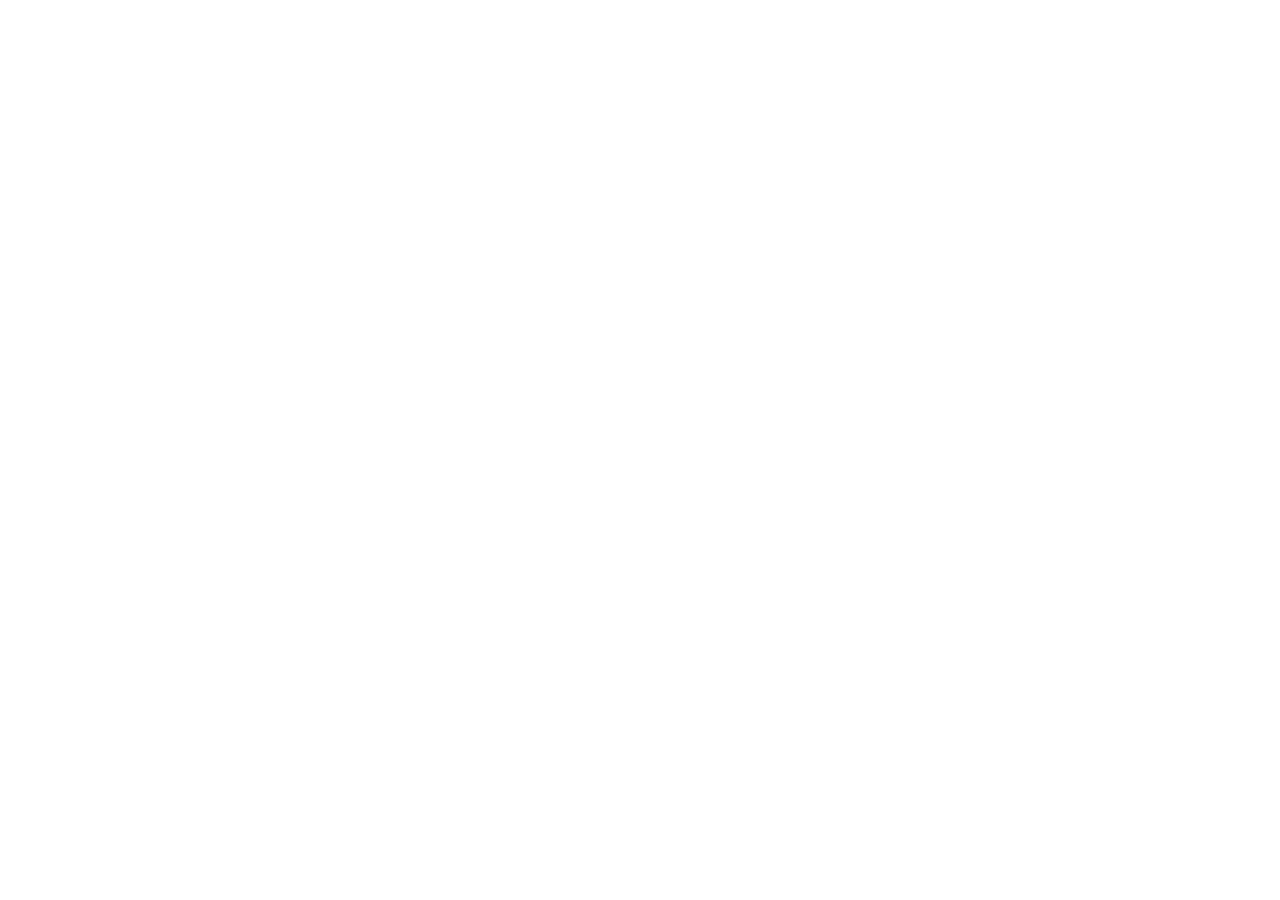
==== index.html @ ee7a2d1e "Add student game entry" ====
<!doctype html>
<html lang="zh-Hant">
<head>
  <meta charset="utf-8" />
  <meta name="viewport" content="width=device-width, initial-scale=1, viewport-fit=cover" />
  <meta name="theme-color" content="#69c8ff" />
  <title>歡迎來到AI University</title>
  <link rel="stylesheet" href="styles.css" />
</head>
<body class="game-body">
  <div class="sky-bg" aria-hidden="true"><i></i><i></i><i></i></div>
  <main id="app" class="game-shell"></main>
  <div id="toast" class="toast" role="status"></div>
  <div id="confetti" class="confetti" aria-hidden="true"></div>
  <script src="config.js"></script>
  <script src="game-data.js"></script>
  <script src="game.js"></script>
</body>
</html>
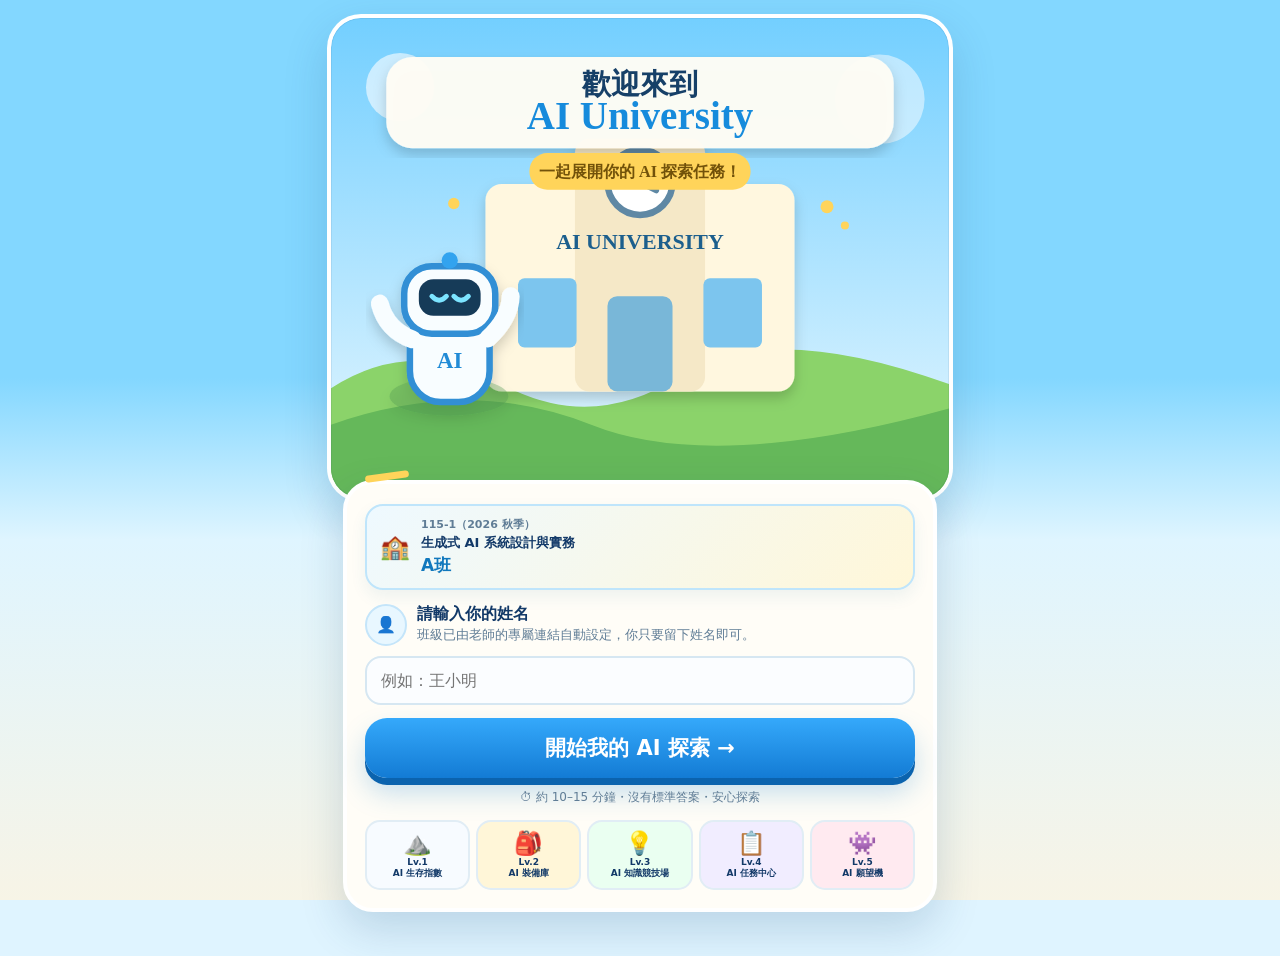
==== commit 0611b116: "Apply v2 visual restoration layer" ====
--- a/index.html
+++ b/index.html
@@ -6,6 +6,7 @@
   <meta name="theme-color" content="#69c8ff" />
   <title>歡迎來到AI University</title>
   <link rel="stylesheet" href="styles.css" />
+  <link rel="stylesheet" href="v2-restore.css" />
 </head>
 <body class="game-body">
   <div class="sky-bg" aria-hidden="true"><i></i><i></i><i></i></div>
@@ -15,5 +16,6 @@
   <script src="config.js"></script>
   <script src="game-data.js"></script>
   <script src="game.js"></script>
+  <script src="v2-visual.js"></script>
 </body>
 </html>
--- a/styles.css
+++ b/styles.css
@@ -0,0 +1 @@
+:root{--ink:#153d61;--muted:#607d96;--blue:#2297ea;--blue2:#1378cf;--yellow:#ffd45a;--mint:#68d6a7;--purple:#9479ea;--pink:#f27798;--line:#d9e9f4;--card:#fff;--shadow:0 18px 45px rgba(26,78,119,.16)}*{box-sizing:border-box}html{scroll-behavior:smooth}body{margin:0;font-family:"Noto Sans TC","PingFang TC","Microsoft JhengHei",system-ui,sans-serif;color:var(--ink);background:#dff4ff;min-height:100vh}.game-body{overflow-x:hidden}.sky-bg{position:fixed;inset:0;z-index:-1;background:linear-gradient(#83d7ff 0 42%,#dff5ff 60%,#f7f4e6 100%)}.game-shell{width:min(100%,660px);margin:auto;padding:10px 12px 48px}.screen{animation:in .25s ease both}@keyframes in{from{opacity:0;transform:translateY(8px)}to{opacity:1;transform:none}}.art-frame,.map-shell{position:relative;overflow:hidden;border-radius:32px;border:4px solid #fff;background:#fff;box-shadow:var(--shadow)}.art-frame img,.map-shell>img{display:block;width:100%;height:auto}.welcome-panel,.question-card,.scale-card,.boss-card,.completion-card,.panel{background:rgba(255,255,255,.98);border:3px solid #fff;border-radius:28px;box-shadow:var(--shadow)}.welcome-panel{position:relative;margin:-22px 16px 0;padding:18px}.academic-pass{display:flex;gap:11px;align-items:center;padding:11px 13px;border:2px solid #bee3f8;border-radius:18px;background:linear-gradient(135deg,#eef9ff,#fff7d9);margin-bottom:14px}.academic-pass>span{font-size:24px}.academic-pass div{display:grid;gap:2px}.academic-pass small{font-size:11px;color:var(--muted);font-weight:800}.academic-pass b{font-size:13px}.academic-pass strong{font-size:17px;color:#1178bd}.welcome-intro{display:flex;gap:10px;align-items:center;margin-bottom:10px}.avatar-dot{width:42px;height:42px;border-radius:50%;display:grid;place-items:center;background:#e8f7ff;border:2px solid #c4e5fa}.helper{font-size:13px;color:var(--muted);line-height:1.55}.name-input,.textarea,.teacher-input,.teacher-select{width:100%;font:inherit;color:var(--ink);background:#fbfdff;border:2px solid #d6e7f2;border-radius:16px;padding:13px 14px;outline:none}.name-input:focus,.textarea:focus,.teacher-input:focus,.teacher-select:focus{border-color:#55ace8;box-shadow:0 0 0 4px rgba(54,158,226,.12)}button{font-family:inherit}.primary-btn,.secondary-btn,.ghost-btn{font-weight:900;cursor:pointer}.primary-btn{width:100%;border:0;border-radius:20px;padding:15px 16px;margin-top:12px;background:linear-gradient(#37a9f5,#147bd2);color:#fff;font-size:18px;box-shadow:0 6px 0 #0d62ab}.primary-btn:active{transform:translateY(3px);box-shadow:0 3px 0 #0d62ab}.primary-btn:disabled{opacity:.45;cursor:not-allowed}.ghost-btn{border:2px solid #cce4f4;border-radius:16px;padding:10px 14px;background:#f3faff;color:#194a75}.secondary-btn{border:0;border-radius:16px;padding:11px 15px;background:var(--yellow);color:#644a00}.tiny-note{text-align:center;color:var(--muted);font-size:12px;margin-top:11px}.level-previews{display:grid;grid-template-columns:repeat(5,1fr);gap:6px;margin-top:14px}.level-preview{padding:8px 2px;border:2px solid #e1edf5;border-radius:15px;text-align:center;background:#f7fbff;font-size:9px;font-weight:900}.level-preview b{display:block;font-size:23px}.level-preview:nth-child(2){background:#fff6d8}.level-preview:nth-child(3){background:#eafff1}.level-preview:nth-child(4){background:#f1edff}.level-preview:nth-child(5){background:#ffeaf0}.real-hud{position:absolute;z-index:5;right:10px;top:10px;width:180px;display:grid;gap:6px}.hud-card{background:rgba(255,255,255,.94);border:2px solid #fff;border-radius:15px;padding:8px 10px;box-shadow:0 7px 18px rgba(20,68,103,.16)}.hud-name,.hud-xp,.mini-status{font-weight:900;font-size:12px}.hud-class{display:inline-block;margin-top:4px;padding:3px 7px;border-radius:9px;background:#edf8ff;color:#2875a8;font-size:10px;font-weight:900}.hud-divider{height:1px;background:#dceaf3;margin:5px 0}.mini-track,.progress-track{height:8px;border-radius:99px;background:#dcecf3;overflow:hidden;margin-top:5px}.mini-track i,.progress-track i{display:block;height:100%;background:#35ba72}.progress-strip{position:sticky;top:6px;z-index:20;display:flex;gap:8px;align-items:center;margin:8px 6px 11px;padding:8px 10px;border-radius:15px;background:rgba(255,255,255,.94);box-shadow:0 8px 20px rgba(23,72,114,.12);font-size:11px;font-weight:900}.progress-track{flex:1;margin:0}.map-shell{margin-top:3px}.map-hotspot{position:absolute;z-index:6;border:0;border-radius:20px;background:rgba(255,255,255,.05);cursor:pointer}.map-hotspot.current{box-shadow:0 0 0 5px rgba(255,212,90,.8);animation:pulse 1.5s infinite}.map-hotspot.locked{background:rgba(31,47,75,.13);cursor:not-allowed}.map-hotspot.locked:after{content:"🔒";position:absolute;inset:0;display:grid;place-items:center;font-size:28px}.map-hotspot.done:before{content:"✓";position:absolute;right:4px;top:4px;width:28px;height:28px;border-radius:50%;display:grid;place-items:center;background:#2eb56f;color:#fff;border:3px solid #fff}.map-hotspot.current:after{content:"目前關卡";position:absolute;left:50%;bottom:-8px;transform:translateX(-50%);white-space:nowrap;background:var(--yellow);border:2px solid #fff;border-radius:99px;padding:4px 8px;font-size:10px;font-weight:900}@keyframes pulse{50%{box-shadow:0 0 0 12px rgba(255,212,90,0)}}.map-1{left:18%;top:29%;width:37%;height:14%}.map-2{left:48%;top:39%;width:37%;height:14%}.map-3{left:15%;top:52%;width:38%;height:15%}.map-4{left:54%;top:62%;width:35%;height:14%}.map-5{left:28%;top:76%;width:45%;height:17%}.map-footer,.level-actions{display:grid;grid-template-columns:auto 1fr;gap:9px;margin:11px 4px 0}.map-footer .primary-btn,.level-actions .primary-btn{margin:0}.stage-wrap{position:relative}.stage-art{margin-bottom:-20px}.stage-caption{position:relative;z-index:6;margin:-20px 16px 0;padding:13px 15px;background:#fff;border:3px solid #fff;border-radius:24px;box-shadow:0 10px 24px rgba(31,84,129,.12);text-align:center}.stage-caption .kicker,.q-kicker{display:inline-block;padding:4px 9px;border-radius:99px;background:#e9f6ff;color:#34709e;font-size:11px;font-weight:900}.stage-caption h1{margin:4px 0;font-size:27px}.stage-caption p{margin:0;color:var(--muted);font-size:13px;font-weight:700}.question-card,.scale-card,.boss-card{padding:16px;margin-top:12px}.q-title{font-size:18px;font-weight:900;line-height:1.45;margin:8px 0 12px}.option-grid,.quiz-options{display:grid;grid-template-columns:repeat(2,minmax(0,1fr));gap:8px}.option-card,.quiz-option,.gear-card{position:relative;border:2px solid #dce9f3;border-radius:19px;background:#f8fcff;padding:12px 10px;text-align:left;color:var(--ink);cursor:pointer;transition:.15s}.option-card{min-height:108px}.option-card:nth-child(2){background:#eefcf8}.option-card:nth-child(3){background:#fff8e7}.option-card:nth-child(4){background:#fff0f5}.option-card.selected,.quiz-option.selected,.gear-card.selected{border-color:#2d99e9;box-shadow:0 0 0 4px rgba(45,153,233,.11)}.option-icon{display:block;font-size:30px;margin-bottom:6px}.option-title,.gear-name{font-weight:900;font-size:14px}.option-desc,.gear-desc{margin-top:4px;font-size:11px;color:var(--muted)}.other-wrap{margin-top:10px}.scale-title{font-size:16px;font-weight:900}.scale-prompt{margin:5px 0 12px;color:var(--muted)}.scale-buttons{display:grid;grid-template-columns:repeat(5,1fr);gap:7px}.scale-btn{aspect-ratio:1;border:2px solid #d6e6f1;border-radius:50%;background:#f7fbff;color:var(--ink);font-size:18px;font-weight:900;cursor:pointer}.scale-btn.selected{background:#2d99e9;color:#fff;border-color:#2d99e9;box-shadow:0 0 0 4px rgba(45,153,233,.12)}.scale-labels{display:flex;justify-content:space-between;margin-top:7px;font-size:11px;color:var(--muted)}.multi-grid{display:grid;grid-template-columns:repeat(2,minmax(0,1fr));gap:8px}.gear-card{min-height:94px}.gear-icon{font-size:26px;margin-bottom:4px}.equip-badge{display:none;position:absolute;right:7px;top:7px;padding:3px 6px;border-radius:99px;background:#ffd45a;font-size:9px;font-weight:900}.gear-card.selected .equip-badge{display:block}.quiz-meta{display:flex;justify-content:space-between;gap:8px;align-items:center;font-size:12px}.combo{padding:5px 8px;border-radius:99px;background:#fff1dc;color:#a55a09;font-weight:900}.quiz-option{min-height:82px}.quiz-option .letter{display:inline-grid;place-items:center;width:27px;height:27px;border-radius:50%;background:#e7f4ff;color:#286ea5;font-weight:900;margin-right:5px}.quiz-option.correct{border-color:#30b979;background:#eafff3}.quiz-option.wrong{border-color:#f17491;background:#fff0f4}.feedback{display:none;margin-top:11px;border-radius:16px;padding:12px;font-size:13px;font-weight:800;line-height:1.55}.feedback.show{display:block}.feedback.good{background:#ecfff4;border:2px solid #87d8ae}.feedback.learn{background:#fff7df;border:2px solid #f0cf70}.wish-title{text-align:center;margin:0;font-size:27px}.wish-sub{text-align:center;color:var(--muted);font-size:13px;line-height:1.55}.pills{display:flex;flex-wrap:wrap;gap:7px}.pill{border:2px solid #dce8f2;border-radius:99px;background:#f7fbff;padding:9px 13px;color:var(--ink);font-weight:900;cursor:pointer}.pill.selected{border-color:#2e99e9;background:#eaf7ff}.field-label{display:block;font-weight:900;margin-bottom:7px}.textarea{min-height:120px;resize:vertical}.char-count{text-align:right;font-size:11px;color:var(--muted);margin-top:4px}.boss-tip{display:flex;gap:8px;margin-top:11px;padding:10px;border-radius:16px;background:#fff6d9;border:2px dashed #efd17b;font-size:12px;line-height:1.5}.completion-card{position:relative;margin:-28px 14px 0;padding:17px 15px;text-align:center}.completion-card h1{margin:0;font-size:31px}.ribbon-text{display:inline-block;margin-top:6px;padding:6px 12px;border-radius:99px;background:var(--yellow);font-weight:900}.completion-context{display:inline-flex;margin:-4px auto 10px;padding:6px 10px;border-radius:10px;background:#eef9ff;color:#35739e;font-size:11px;font-weight:800}.completion-levels{display:grid;grid-template-columns:repeat(5,1fr);gap:5px;margin:12px 0}.completion-level{padding:7px 2px;border:2px solid #e0ebf3;border-radius:14px;background:#f5f9fc;font-size:9px;font-weight:900}.completion-level span{display:block;font-size:20px}.summary-grid{display:grid;grid-template-columns:repeat(3,1fr);gap:7px}.summary-stat{padding:9px 4px;border:2px solid #e0ebf3;border-radius:16px;background:#f5f9fc;font-size:10px;font-weight:800}.summary-stat b{display:block;font-size:19px}.completion-actions{display:grid;grid-template-columns:1fr 1.25fr;gap:8px;margin-top:11px}.completion-actions .primary-btn{margin:0}.toast{position:fixed;z-index:1000;left:50%;bottom:24px;transform:translate(-50%,20px);max-width:calc(100vw - 30px);padding:10px 14px;border-radius:15px;background:#153d61;color:#fff;font-size:13px;font-weight:800;opacity:0;transition:.2s;pointer-events:none}.toast.show{opacity:1;transform:translate(-50%,0)}.confetti{position:fixed;inset:0;z-index:999;pointer-events:none;overflow:hidden}.confetti span{position:absolute;top:-20px;width:10px;height:18px;border-radius:3px;animation:fall 2.4s ease-in forwards}@keyframes fall{to{transform:translateY(110vh) rotate(600deg);opacity:.2}}.teacher-body{background:#eef7fb}.teacher-shell{width:min(1180px,calc(100% - 28px));margin:28px auto 60px}.panel{padding:18px;margin-top:14px}.teacher-login{max-width:620px;margin:70px auto}.login-row{display:flex;gap:10px}.login-row .teacher-input{flex:1}.teacher-head{display:flex;justify-content:space-between;gap:15px;align-items:flex-start;background:#fff;border:2px solid #e2edf5;border-radius:22px;padding:17px;box-shadow:0 10px 24px rgba(31,84,129,.12)}.teacher-head h1{margin:3px 0}.teacher-actions{display:flex;gap:8px}.academic-filter-panel{background:linear-gradient(135deg,#fff,#f4fbff)}.filter-title{display:flex;justify-content:space-between;gap:10px}.filter-title h2{margin:3px 0}.scope-badge{padding:7px 11px;border-radius:99px;background:#e9f7ff;border:2px solid #bee3f8;color:#1f6f9f;font-size:11px;font-weight:900}.academic-filters{display:grid;grid-template-columns:1fr 1.4fr 1fr;gap:10px;margin-top:13px}.academic-filters label{display:grid;gap:5px;font-size:12px;color:var(--muted);font-weight:800}.student-link-box{display:flex;justify-content:space-between;gap:12px;align-items:center;margin-top:12px;padding:11px;border:2px dashed #cfe4f2;border-radius:16px;background:#fbfdff}.student-link-text{font-size:11px;color:var(--muted);word-break:break-all}.kpis{display:grid;grid-template-columns:repeat(4,1fr);gap:11px;margin-top:13px}.kpi{padding:15px;border:2px solid #e2edf5;border-radius:20px;background:#fff;box-shadow:0 10px 24px rgba(31,84,129,.1)}.kpi span{display:block;font-size:12px;color:var(--muted)}.kpi strong{display:block;font-size:30px;color:#1d5e8d}.dash-grid{display:grid;grid-template-columns:1fr 1fr;gap:11px}.chart-row{margin:11px 0}.chart-top{display:flex;justify-content:space-between;gap:12px;font-size:12px}.chart-bar{height:9px;border-radius:99px;background:#e7f0f6;overflow:hidden;margin-top:4px}.chart-bar i{display:block;height:100%;background:#2b97e6}.wish-card{margin-top:8px;padding:10px 11px;border:2px solid #e0edf5;border-radius:15px;background:#f7fbfe}.wish-meta{font-size:10px;color:#7290a7;font-weight:800}.detail-toolbar{display:flex;gap:10px;align-items:center}.detail-toolbar .teacher-input{flex:1}.table-wrap{overflow:auto}.teacher-table{width:100%;min-width:720px;border-collapse:collapse}.teacher-table th,.teacher-table td{padding:10px 8px;border-bottom:1px solid #e4edf4;text-align:left;font-size:12px}.hidden{display:none!important}.modal{position:fixed;z-index:1200;inset:0;display:grid;place-items:center;padding:20px;background:rgba(15,38,58,.5)}.modal-card{width:min(840px,100%);max-height:88vh;overflow:auto;padding:18px;border-radius:22px;background:#fff}.answer-row{padding:9px 0;border-bottom:1px solid #e5edf4}.answer-row b{display:block;margin-bottom:3px}@media(max-width:760px){.academic-filters,.kpis,.dash-grid{grid-template-columns:1fr}.filter-title,.student-link-box,.teacher-head,.login-row{flex-direction:column}.teacher-actions{width:100%}.teacher-shell{margin-top:14px}}@media(max-width:520px){.game-shell{padding:7px 7px 34px}.art-frame,.map-shell{border-radius:27px;border-width:3px}.welcome-panel{margin:-17px 9px 0;padding:15px 13px}.real-hud{right:6px;top:6px;width:150px}.hud-card{padding:6px 8px}.stage-caption{margin:-18px 11px 0}.stage-caption h1{font-size:24px}.question-card,.scale-card,.boss-card{padding:14px 12px;border-radius:22px}.q-title{font-size:16px}.option-grid,.quiz-options,.multi-grid{gap:6px}.option-card{min-height:100px;padding:10px 8px}.quiz-option{min-height:78px;padding:9px}.level-previews{gap:4px}.completion-actions{grid-template-columns:1fr}}
--- a/v2-restore.css
+++ b/v2-restore.css
@@ -0,0 +1,3 @@
+:root{--ink:#123968;--ink-2:#476b91;--blue:#228fe8;--blue-dark:#136bb7;--sky:#8bd9ff;--cream:#fffaf0;--yellow:#ffd45a;--yellow-dark:#d99b18;--mint:#6fd9aa;--green:#30b774;--purple:#9579eb;--pink:#f46f94;--line:#d8e9f5;--white:#fff;--shadow:0 18px 44px rgba(24,72,116,.18);--shadow-soft:0 10px 24px rgba(31,84,129,.12)}
+.game-shell{width:min(100%,650px);min-height:100vh;margin:0 auto;padding:10px 12px 44px}.art-frame{border-radius:34px;border:4px solid rgba(255,255,255,.96);box-shadow:var(--shadow)}.art-frame:after{content:"";position:absolute;inset:0;pointer-events:none;border-radius:30px;box-shadow:inset 0 0 0 1px rgba(18,57,104,.08)}.welcome-art{margin-top:4px}.stage-art{margin-bottom:-22px}.boss-art{margin-bottom:-28px}.completion-art{margin-bottom:-30px}.welcome-panel{z-index:5;margin:-22px 16px 0;padding:20px 18px 18px;background:#fffdf7;border:4px solid #fff;border-radius:30px;box-shadow:var(--shadow)}.welcome-panel:before{content:"";position:absolute;width:44px;height:7px;border-radius:8px;background:#ffd45a;transform:rotate(-8deg);left:18px;top:-11px}.primary-btn{border-radius:22px;padding:16px 18px;margin-top:13px;background:linear-gradient(180deg,#35a9fb,#137bd4);font-size:21px;box-shadow:0 7px 0 #0b63ae,0 15px 27px rgba(27,132,208,.25)}.primary-btn:hover{transform:translateY(-2px)}.real-hud{right:12px;top:12px;gap:7px;width:186px}.hud-card{border-radius:16px;padding:8px 10px;box-shadow:0 8px 18px rgba(18,57,104,.17)}.player-card{min-height:78px}.progress-card{min-height:62px}.hud-name{font-size:14px}.hud-xp{font-size:15px}.mini-status{font-size:12px}.progress-strip{margin:8px 7px 10px;padding:8px 10px;border-radius:16px;box-shadow:0 8px 20px rgba(23,72,114,.13);font-size:12px}.map-shell{border-radius:34px;border:4px solid #fff;box-shadow:var(--shadow)}.map-hotspot{border-radius:22px}.stage-caption{margin:-22px 18px 0;border:4px solid #fff;border-radius:26px;padding:13px 15px;box-shadow:var(--shadow-soft)}.stage-caption h1{font-size:28px;line-height:1.12}.question-card,.scale-card,.boss-card{border:3px solid #fff;border-radius:28px;padding:17px 16px;margin-top:13px;box-shadow:var(--shadow-soft)}.option-grid{gap:9px}.option-card{min-height:112px;border:3px solid #dce9f3;border-radius:20px;padding:13px 11px 12px}.option-card.selected{border-color:#2b99eb;box-shadow:0 0 0 4px rgba(43,153,235,.12),inset 0 0 0 1px #fff;background:#eaf7ff}.multi-grid{gap:9px}.gear-card{border:3px solid #dce9f3;border-radius:20px;padding:13px;min-height:100px}.scale-btn{border:3px solid #d6e6f1}.quiz-option{border:3px solid #dce9f3;border-radius:19px}.boss-card{margin-top:0;padding:18px 16px 16px}.wish-title{font-size:28px}.pill{border:3px solid #dce8f2;padding:10px 14px}.completion-card{margin:-30px 14px 0;border:4px solid #fff;border-radius:30px;padding:18px 16px 19px;box-shadow:var(--shadow)}.completion-card h1{font-size:32px}.academic-pass{border:2px solid #bfe5fb;border-radius:18px;box-shadow:0 7px 16px rgba(36,109,159,.08)}
+@media(max-width:520px){.game-shell{padding:7px 7px 32px}.art-frame,.map-shell{border-radius:28px;border-width:3px}.welcome-panel{margin:-17px 10px 0;padding:18px 14px}.real-hud{right:7px;top:7px;width:155px;gap:5px}.hud-card{padding:6px 8px;border-radius:13px}.hud-name{font-size:12px}.hud-xp{font-size:13px}.stage-caption{margin:-19px 12px 0}.stage-caption h1{font-size:25px}.question-card,.scale-card{border-radius:23px;padding:15px 13px}.q-title{font-size:17px}.option-grid,.quiz-options{gap:7px}.option-card{padding:11px 9px;min-height:104px}.multi-grid{gap:7px}.gear-card{padding:11px;min-height:96px}.quiz-option{padding:10px;min-height:88px}.completion-actions{grid-template-columns:1fr}}
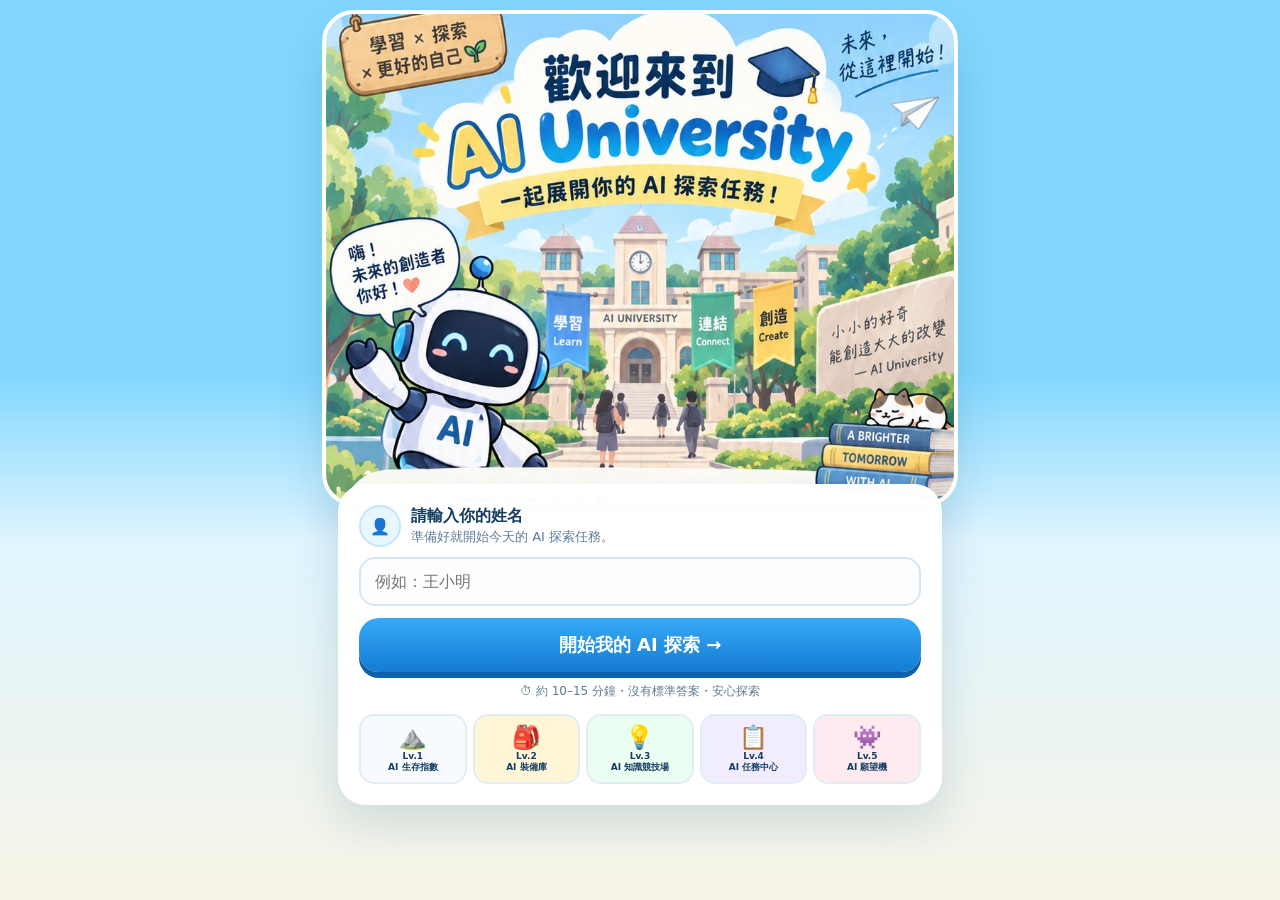
==== commit 487c7a17: "V2 local" ====
--- a/index.html
+++ b/index.html
@@ -6,7 +6,6 @@
   <meta name="theme-color" content="#69c8ff" />
   <title>歡迎來到AI University</title>
   <link rel="stylesheet" href="styles.css" />
-  <link rel="stylesheet" href="v2-restore.css" />
 </head>
 <body class="game-body">
   <div class="sky-bg" aria-hidden="true"><i></i><i></i><i></i></div>
@@ -16,6 +15,5 @@
   <script src="config.js"></script>
   <script src="game-data.js"></script>
   <script src="game.js"></script>
-  <script src="v2-visual.js"></script>
 </body>
 </html>
